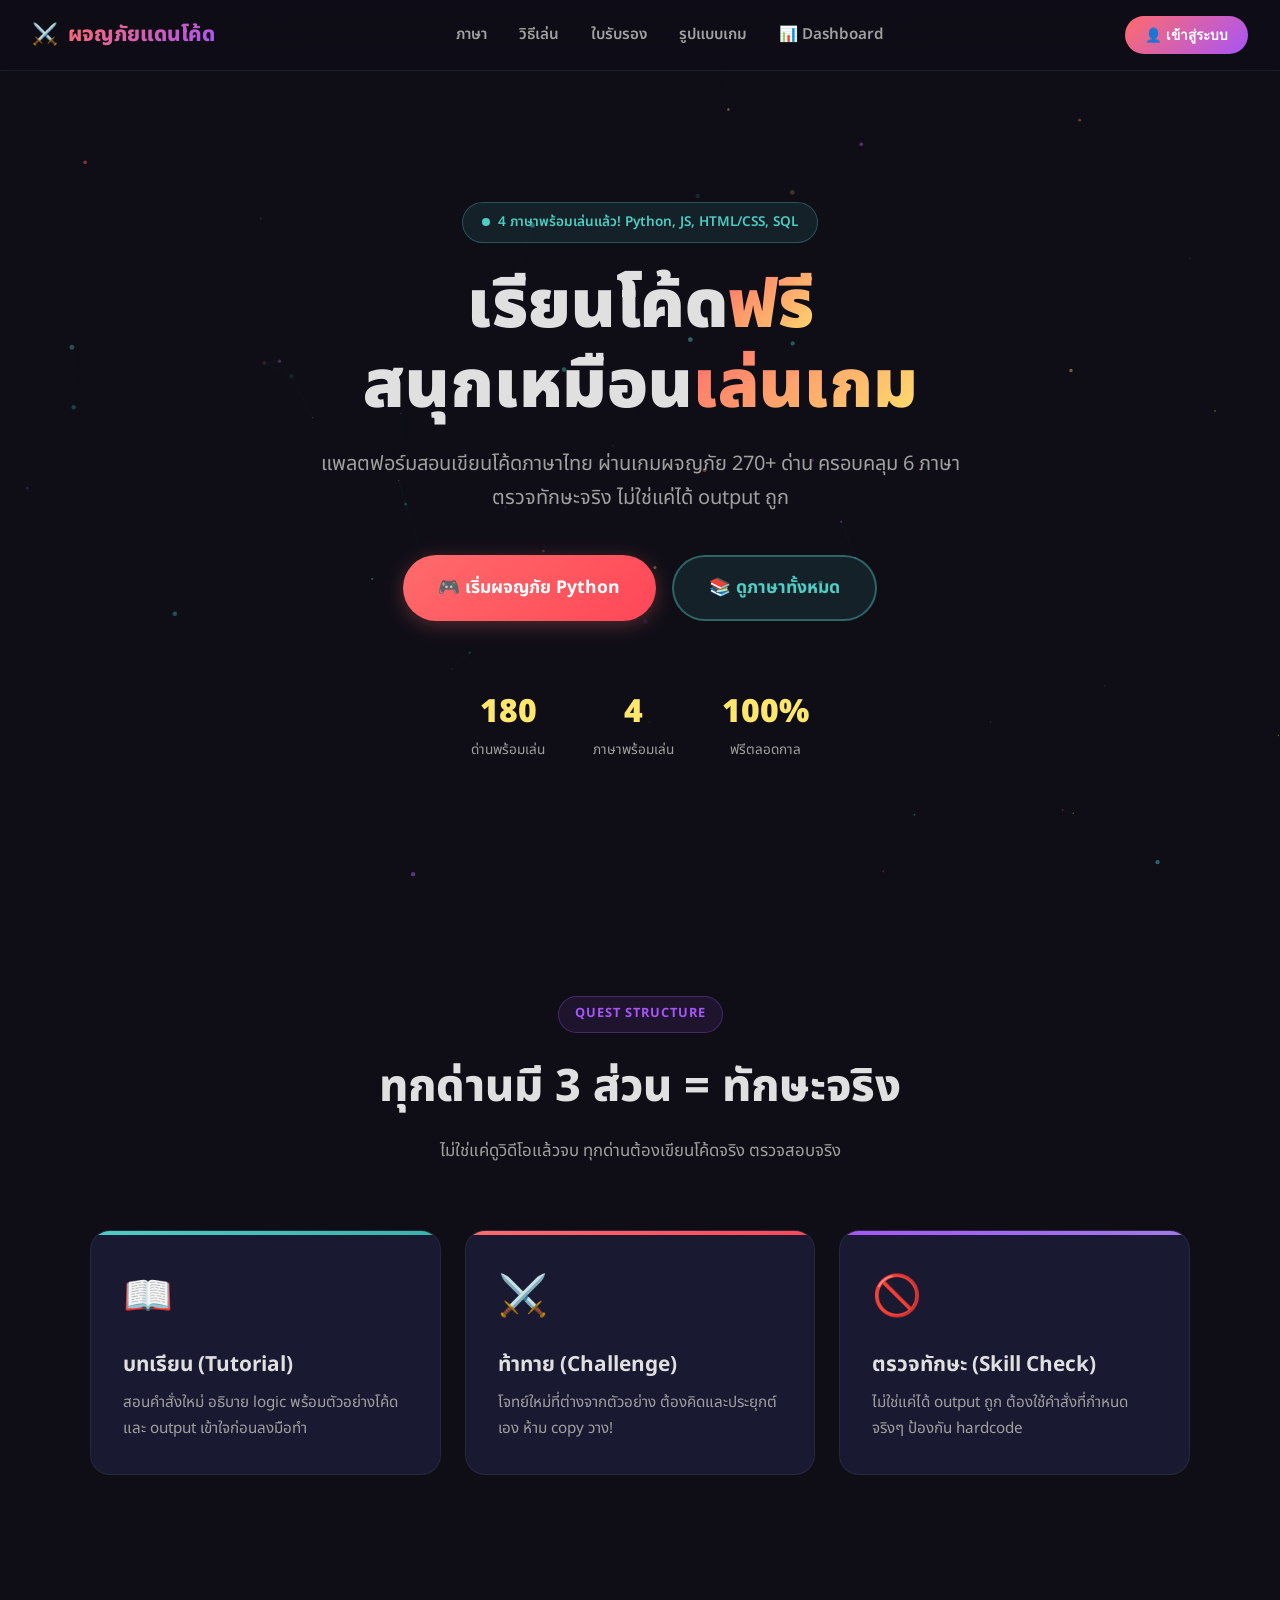
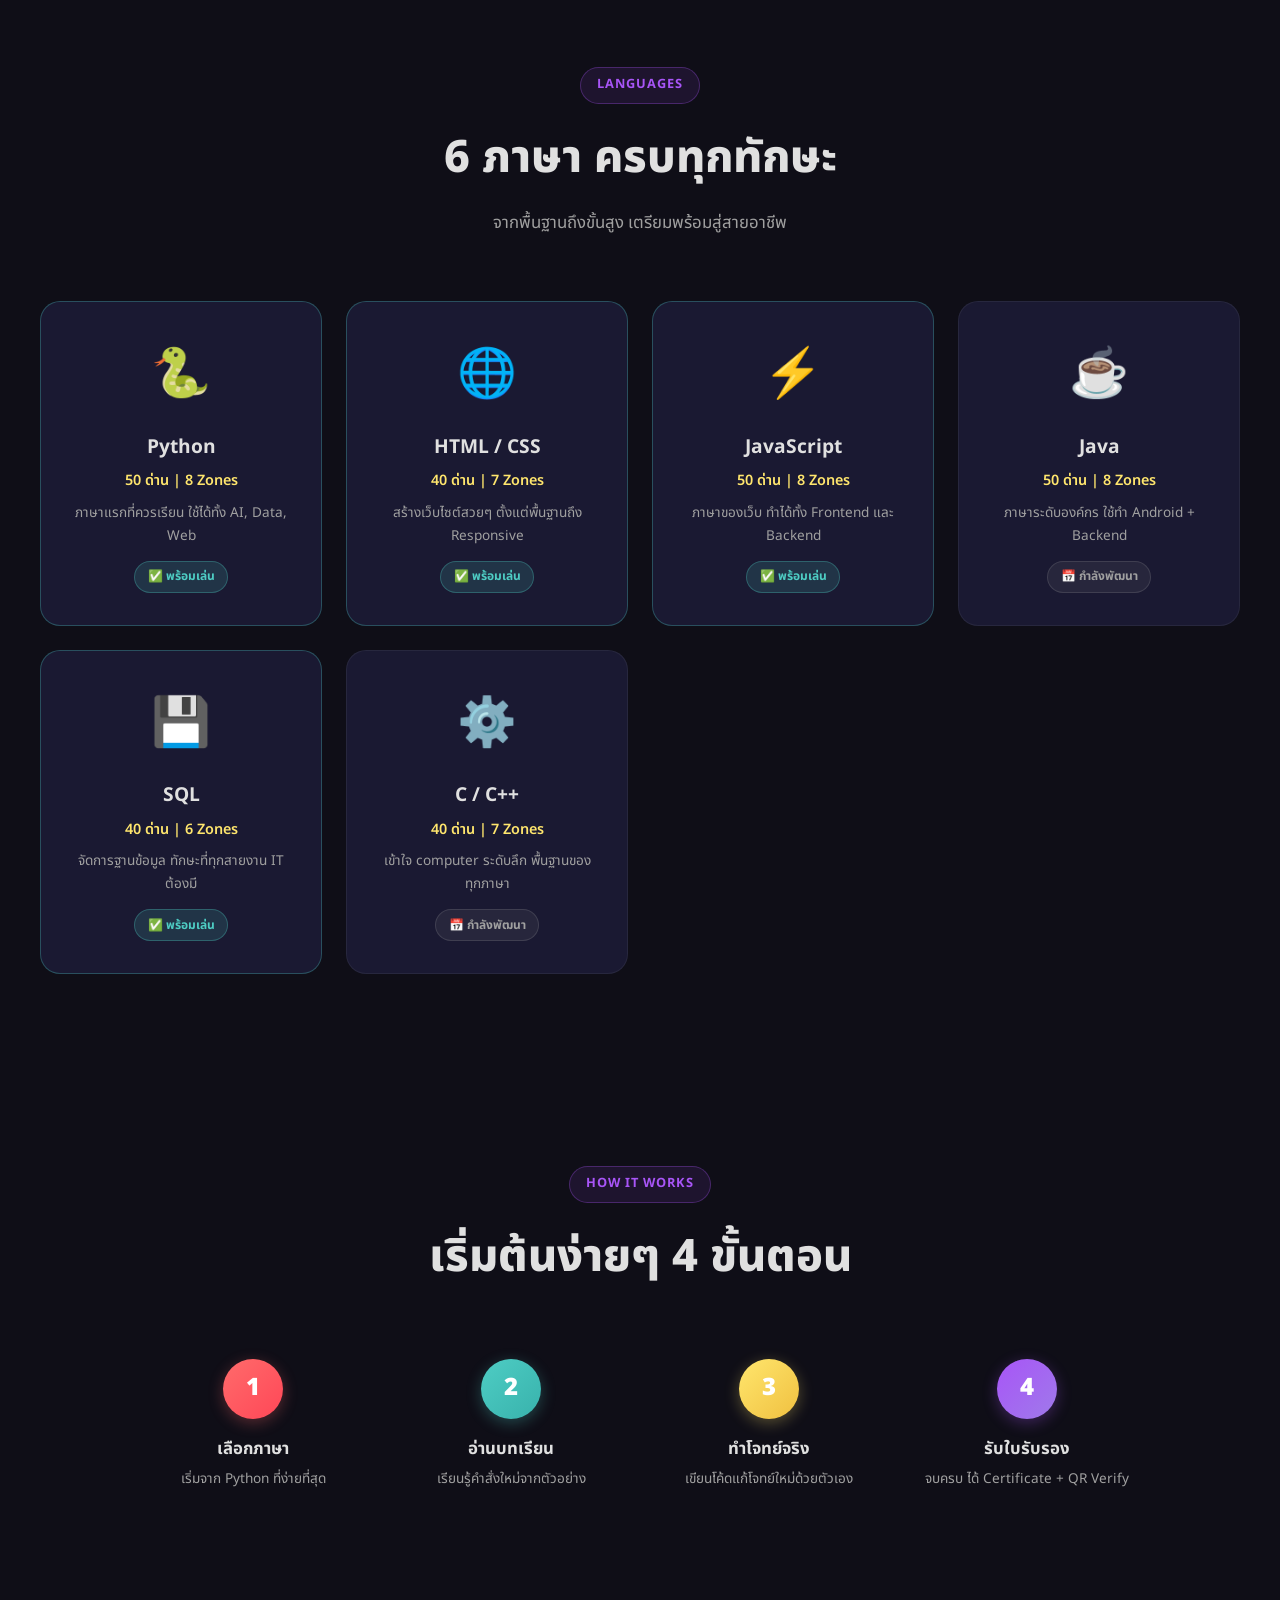
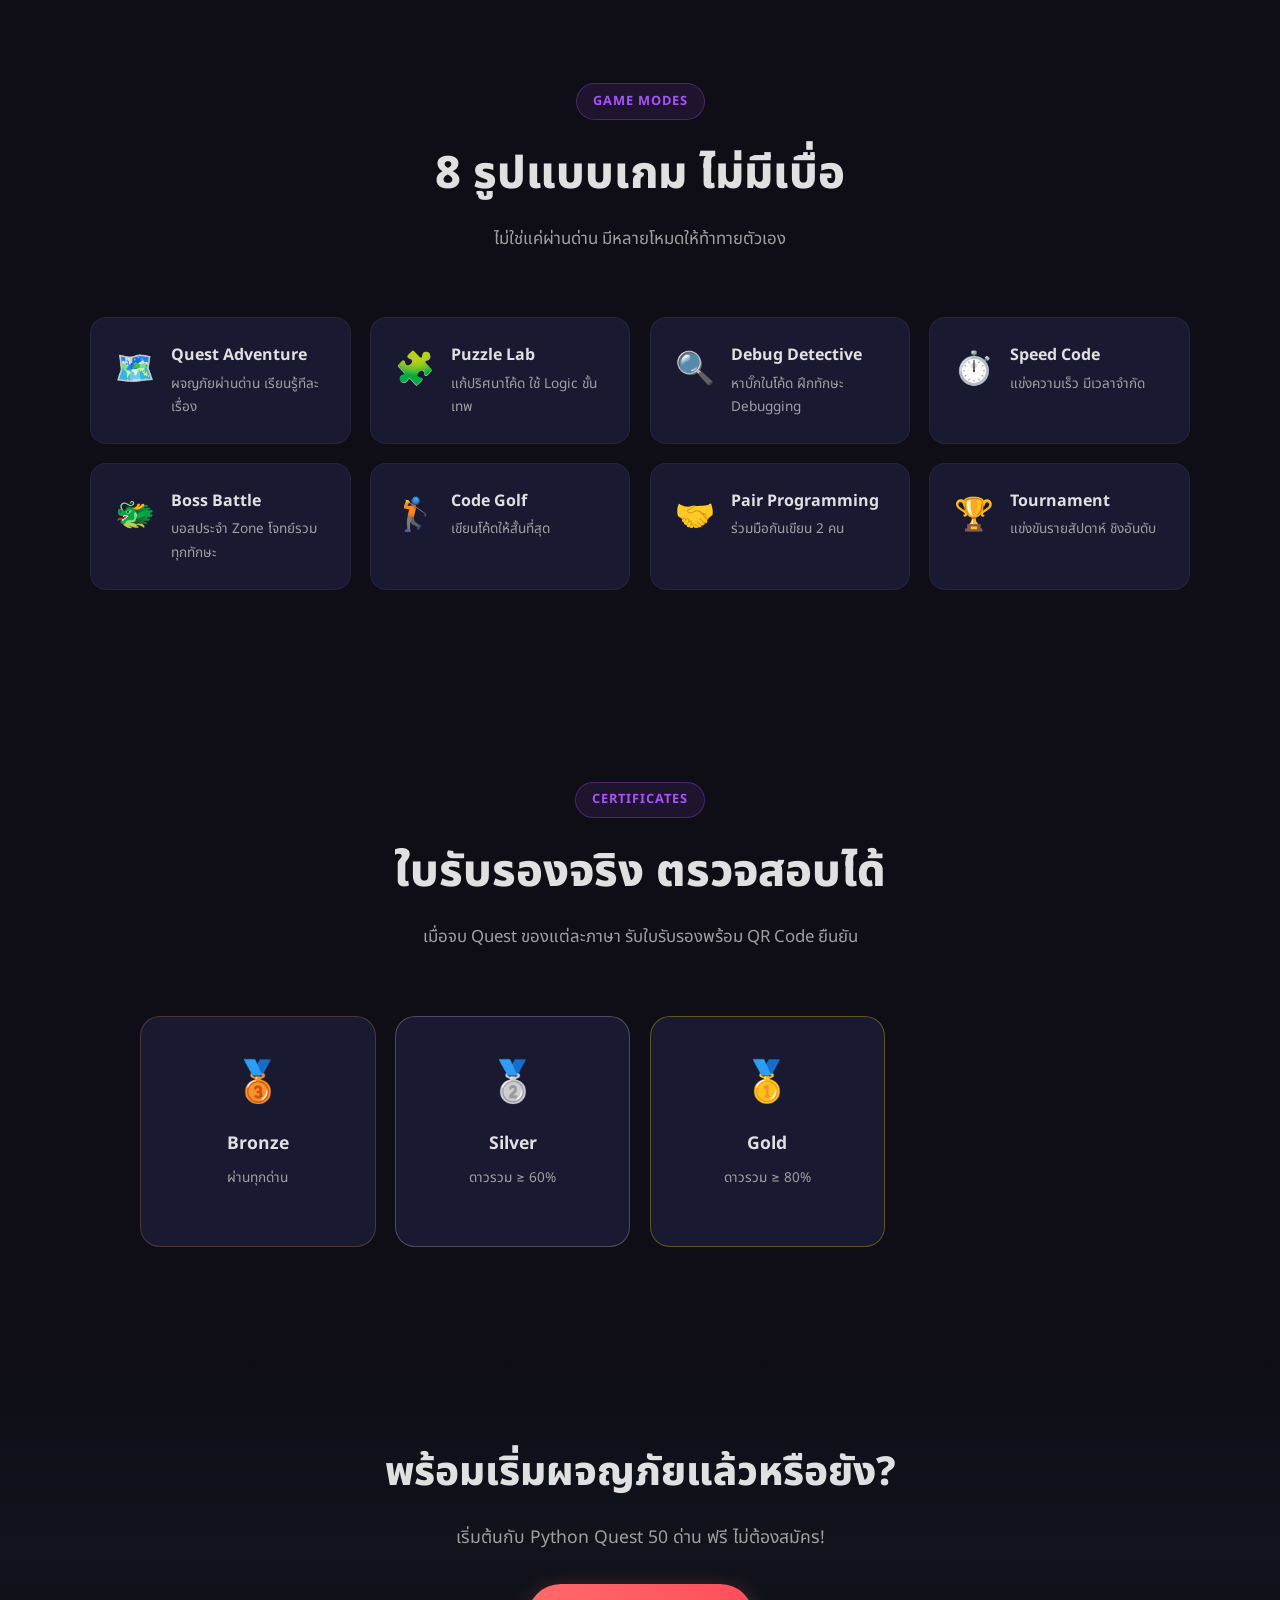
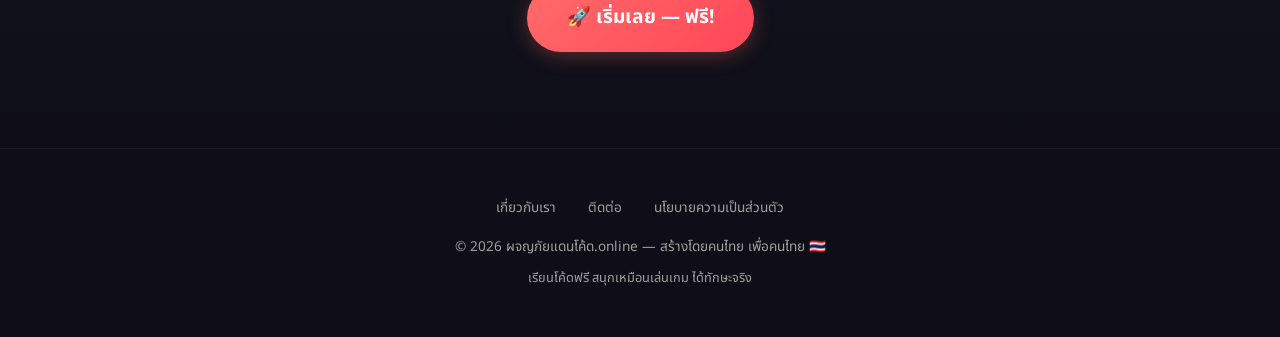
==== index.html @ 5a670598 "Initial commit: CodeQuest 180 ด่าน" ====
<!DOCTYPE html>
<html lang="th">
<head>
<meta charset="UTF-8">
<meta name="viewport" content="width=device-width, initial-scale=1.0">
<title>ผจญภัยแดนโค้ด — เรียนโค้ดฟรี สนุกเหมือนเล่นเกม</title>
<meta name="description" content="แพลตฟอร์มสอนเขียนโค้ดฟรีภาษาไทย ผ่านเกมผจญภัย 270+ ด่าน ครอบคลุม 6 ภาษา ได้ทักษะจริง พร้อมใบรับรอง">
<meta property="og:title" content="ผจญภัยแดนโค้ด — เรียนโค้ดฟรี สนุกเหมือนเล่นเกม">
<meta property="og:description" content="แพลตฟอร์มสอนเขียนโค้ดฟรี 6 ภาษา ผ่านเกมผจญภัย 270+ ด่าน">
<meta property="og:type" content="website">
<link rel="preconnect" href="https://fonts.googleapis.com">
<link href="https://fonts.googleapis.com/css2?family=Noto+Sans+Thai:wght@300;400;600;700;800;900&family=Fira+Code:wght@400;600&family=Inter:wght@400;600;700;800&display=swap" rel="stylesheet">
<style>
*, *::before, *::after { margin: 0; padding: 0; box-sizing: border-box; }

:root {
  --bg-dark: #0f0e17;
  --bg-card: #1a1932;
  --bg-card2: #232146;
  --accent: #ff6b6b;
  --accent2: #4ecdc4;
  --accent3: #ffe66d;
  --accent4: #a855f7;
  --text: #e0e0e0;
  --text2: #a0a0a0;
  --glow-red: rgba(255,107,107,0.3);
  --glow-teal: rgba(78,205,196,0.3);
  --glow-yellow: rgba(255,230,109,0.3);
  --glow-purple: rgba(168,85,247,0.3);
}

html { scroll-behavior: smooth; }

body {
  font-family: 'Noto Sans Thai', 'Inter', sans-serif;
  background: var(--bg-dark);
  color: var(--text);
  overflow-x: hidden;
  line-height: 1.7;
}

/* ========== PARTICLES ========== */
#particles-canvas {
  position: fixed; top: 0; left: 0;
  width: 100%; height: 100%;
  z-index: 0; pointer-events: none;
}

/* ========== NAVBAR ========== */
.navbar {
  position: fixed; top: 0; left: 0; right: 0; z-index: 100;
  padding: 1rem 2rem;
  display: flex; align-items: center; justify-content: space-between;
  background: rgba(15,14,23,0.85);
  backdrop-filter: blur(20px);
  border-bottom: 1px solid rgba(78,205,196,0.1);
  transition: all 0.3s;
}
.navbar.scrolled { background: rgba(15,14,23,0.95); box-shadow: 0 4px 30px rgba(0,0,0,0.3); }
.nav-logo {
  display: flex; align-items: center; gap: 0.6rem;
  font-size: 1.3rem; font-weight: 800; color: var(--text); text-decoration: none;
}
.nav-logo .logo-text { background: linear-gradient(135deg, var(--accent), var(--accent4)); -webkit-background-clip: text; -webkit-text-fill-color: transparent; }
.nav-links { display: flex; gap: 2rem; list-style: none; }
.nav-links a { color: var(--text2); text-decoration: none; font-size: 0.95rem; font-weight: 600; transition: color 0.3s; }
.nav-links a:hover { color: var(--accent2); }
.nav-cta {
  padding: 0.6rem 1.5rem;
  background: linear-gradient(135deg, var(--accent), #ff4757);
  color: white; border: none; border-radius: 50px;
  font-family: inherit; font-size: 0.95rem; font-weight: 700;
  cursor: pointer; text-decoration: none;
  transition: transform 0.3s, box-shadow 0.3s;
}
.nav-cta:hover { transform: translateY(-2px); box-shadow: 0 8px 25px var(--glow-red); }

/* ========== HERO ========== */
.hero {
  position: relative; z-index: 1;
  min-height: 100vh;
  display: flex; flex-direction: column; align-items: center; justify-content: center;
  text-align: center; padding: 8rem 2rem 4rem;
}
.hero-badge {
  display: inline-flex; align-items: center; gap: 0.5rem;
  padding: 0.5rem 1.2rem;
  background: rgba(78,205,196,0.1); border: 1px solid rgba(78,205,196,0.3);
  border-radius: 50px; font-size: 0.85rem; font-weight: 600; color: var(--accent2);
  margin-bottom: 1.5rem; animation: fadeInUp 0.8s ease;
}
.hero-badge .dot { width: 8px; height: 8px; border-radius: 50%; background: var(--accent2); animation: pulse 2s infinite; }
.hero h1 {
  font-size: clamp(2.5rem, 6vw, 4.2rem); font-weight: 900; line-height: 1.2;
  margin-bottom: 1.2rem; animation: fadeInUp 0.8s ease 0.1s both;
}
.hero h1 .highlight {
  background: linear-gradient(135deg, var(--accent), var(--accent3), var(--accent2));
  -webkit-background-clip: text; -webkit-text-fill-color: transparent;
  background-size: 200% 200%; animation: gradientShift 4s ease infinite;
}
.hero p {
  font-size: clamp(1rem, 2.5vw, 1.25rem); color: var(--text2);
  max-width: 650px; margin-bottom: 2.5rem; animation: fadeInUp 0.8s ease 0.2s both;
}
.hero-buttons {
  display: flex; gap: 1rem; flex-wrap: wrap; justify-content: center;
  animation: fadeInUp 0.8s ease 0.3s both;
}
.btn-primary {
  display: inline-flex; align-items: center; gap: 0.5rem;
  padding: 1rem 2.2rem;
  background: linear-gradient(135deg, var(--accent), #ff4757);
  color: white; border: none; border-radius: 60px;
  font-family: inherit; font-size: 1.1rem; font-weight: 700;
  cursor: pointer; text-decoration: none; transition: all 0.3s;
  box-shadow: 0 4px 20px var(--glow-red);
}
.btn-primary:hover { transform: translateY(-3px) scale(1.02); box-shadow: 0 8px 35px var(--glow-red); }
.btn-secondary {
  display: inline-flex; align-items: center; gap: 0.5rem;
  padding: 1rem 2.2rem;
  background: rgba(78,205,196,0.1); border: 2px solid rgba(78,205,196,0.4);
  color: var(--accent2); border-radius: 60px;
  font-family: inherit; font-size: 1.1rem; font-weight: 700;
  cursor: pointer; text-decoration: none; transition: all 0.3s;
}
.btn-secondary:hover { background: rgba(78,205,196,0.2); transform: translateY(-3px); box-shadow: 0 8px 25px var(--glow-teal); }
.hero-stats {
  display: flex; gap: 3rem; margin-top: 4rem;
  animation: fadeInUp 0.8s ease 0.5s both;
}
.stat { text-align: center; }
.stat-num { font-size: 2rem; font-weight: 900; color: var(--accent3); }
.stat-label { font-size: 0.85rem; color: var(--text2); }

/* ========== SECTIONS ========== */
section { position: relative; z-index: 1; padding: 6rem 2rem; }
.section-header { text-align: center; margin-bottom: 4rem; }
.section-header .tag {
  display: inline-block; padding: 0.4rem 1rem;
  background: rgba(168,85,247,0.1); border: 1px solid rgba(168,85,247,0.3);
  border-radius: 50px; font-size: 0.8rem; font-weight: 700;
  color: var(--accent4); text-transform: uppercase; letter-spacing: 1px; margin-bottom: 1rem;
}
.section-header h2 { font-size: clamp(1.8rem, 4vw, 2.8rem); font-weight: 800; margin-bottom: 0.8rem; }
.section-header p { color: var(--text2); max-width: 600px; margin: 0 auto; font-size: 1.05rem; }

/* ========== QUEST STRUCTURE ========== */
.quest-structure {
  display: grid; grid-template-columns: repeat(auto-fit, minmax(300px, 1fr));
  gap: 1.5rem; max-width: 1100px; margin: 0 auto;
}
.quest-card {
  background: var(--bg-card); border: 1px solid rgba(255,255,255,0.06);
  border-radius: 20px; padding: 2rem; transition: all 0.4s; position: relative; overflow: hidden;
}
.quest-card::before {
  content: ''; position: absolute; top: 0; left: 0; right: 0; height: 4px;
  border-radius: 20px 20px 0 0;
}
.quest-card:nth-child(1)::before { background: linear-gradient(90deg, var(--accent2), #38b2ac); }
.quest-card:nth-child(2)::before { background: linear-gradient(90deg, var(--accent), #ff4757); }
.quest-card:nth-child(3)::before { background: linear-gradient(90deg, var(--accent4), #9f7aea); }
.quest-card:hover { transform: translateY(-8px); border-color: rgba(255,255,255,0.12); box-shadow: 0 20px 40px rgba(0,0,0,0.3); }
.quest-card .icon { font-size: 2.5rem; margin-bottom: 1rem; }
.quest-card h3 { font-size: 1.3rem; font-weight: 700; margin-bottom: 0.5rem; }
.quest-card p { color: var(--text2); font-size: 0.95rem; }

/* ========== LANGUAGES ========== */
.lang-grid {
  display: grid; grid-template-columns: repeat(auto-fit, minmax(280px, 1fr));
  gap: 1.5rem; max-width: 1200px; margin: 0 auto;
}
.lang-card {
  background: var(--bg-card); border: 1px solid rgba(255,255,255,0.06);
  border-radius: 20px; padding: 2rem; text-align: center;
  transition: all 0.4s; position: relative; cursor: default;
}
.lang-card:hover { transform: translateY(-8px); box-shadow: 0 20px 40px rgba(0,0,0,0.3); }
.lang-card .lang-icon { font-size: 3rem; margin-bottom: 1rem; display: block; }
.lang-card h3 { font-size: 1.2rem; font-weight: 700; margin-bottom: 0.3rem; }
.lang-card .levels { color: var(--accent3); font-weight: 600; font-size: 0.9rem; }
.lang-card .desc { color: var(--text2); font-size: 0.85rem; margin-top: 0.5rem; }
.lang-badge {
  display: inline-block; padding: 0.3rem 0.8rem; border-radius: 50px;
  font-size: 0.75rem; font-weight: 700; margin-top: 0.8rem;
}
.badge-ready { background: rgba(78,205,196,0.15); color: var(--accent2); border: 1px solid rgba(78,205,196,0.3); }
.badge-soon { background: rgba(255,230,109,0.1); color: var(--accent3); border: 1px solid rgba(255,230,109,0.2); }
.badge-later { background: rgba(160,160,160,0.1); color: var(--text2); border: 1px solid rgba(160,160,160,0.2); }
.lang-card.ready { border-color: rgba(78,205,196,0.3); cursor: pointer; }
.lang-card.ready:hover { border-color: var(--accent2); box-shadow: 0 20px 40px var(--glow-teal); }

/* ========== GAME FORMATS ========== */
.formats-grid {
  display: grid; grid-template-columns: repeat(auto-fit, minmax(250px, 1fr));
  gap: 1.2rem; max-width: 1100px; margin: 0 auto;
}
.format-item {
  display: flex; align-items: flex-start; gap: 1rem;
  background: var(--bg-card); border: 1px solid rgba(255,255,255,0.05);
  border-radius: 16px; padding: 1.5rem; transition: all 0.3s;
}
.format-item:hover { border-color: rgba(255,255,255,0.1); background: var(--bg-card2); }
.format-item .fmt-icon { font-size: 2rem; flex-shrink: 0; }
.format-item h4 { font-size: 1rem; font-weight: 700; margin-bottom: 0.2rem; }
.format-item p { color: var(--text2); font-size: 0.85rem; }

/* ========== HOW IT WORKS ========== */
.steps {
  display: flex; gap: 2rem; max-width: 1000px; margin: 0 auto;
  flex-wrap: wrap; justify-content: center;
}
.step { flex: 1; min-width: 200px; max-width: 240px; text-align: center; position: relative; }
.step-num {
  width: 60px; height: 60px;
  display: flex; align-items: center; justify-content: center;
  margin: 0 auto 1rem; border-radius: 50%;
  font-size: 1.5rem; font-weight: 900; color: white;
}
.step:nth-child(1) .step-num { background: linear-gradient(135deg, var(--accent), #ff4757); box-shadow: 0 4px 15px var(--glow-red); }
.step:nth-child(2) .step-num { background: linear-gradient(135deg, var(--accent2), #38b2ac); box-shadow: 0 4px 15px var(--glow-teal); }
.step:nth-child(3) .step-num { background: linear-gradient(135deg, var(--accent3), #f0c040); box-shadow: 0 4px 15px var(--glow-yellow); }
.step:nth-child(4) .step-num { background: linear-gradient(135deg, var(--accent4), #9f7aea); box-shadow: 0 4px 15px var(--glow-purple); }
.step h3 { font-size: 1.05rem; font-weight: 700; margin-bottom: 0.3rem; }
.step p { color: var(--text2); font-size: 0.85rem; }

/* ========== CERTIFICATES ========== */
.cert-tiers {
  display: grid; grid-template-columns: repeat(auto-fit, minmax(220px, 1fr));
  gap: 1.2rem; max-width: 1000px; margin: 0 auto;
}
.cert-tier {
  background: var(--bg-card); border-radius: 20px; padding: 2rem;
  text-align: center; border: 1px solid rgba(255,255,255,0.06); transition: all 0.4s;
}
.cert-tier:hover { transform: translateY(-5px); }
.cert-tier .tier-icon { font-size: 2.5rem; margin-bottom: 0.8rem; display: block; }
.cert-tier h3 { font-size: 1.1rem; font-weight: 700; margin-bottom: 0.5rem; }
.cert-tier p { color: var(--text2); font-size: 0.85rem; }
.cert-tier:nth-child(1) { border-color: rgba(205,127,50,0.3); }
.cert-tier:nth-child(2) { border-color: rgba(192,192,192,0.3); }
.cert-tier:nth-child(3) { border-color: rgba(255,215,0,0.3); }
.cert-tier:nth-child(4) { border-color: rgba(168,85,247,0.3); }

/* ========== CTA ========== */
.cta-section {
  text-align: center; padding: 6rem 2rem; position: relative; z-index: 1;
  background: linear-gradient(180deg, transparent, rgba(78,205,196,0.03), transparent);
}
.cta-section h2 { font-size: clamp(1.8rem, 4vw, 2.5rem); font-weight: 800; margin-bottom: 1rem; }
.cta-section p { color: var(--text2); font-size: 1.1rem; margin-bottom: 2rem; max-width: 500px; margin-left: auto; margin-right: auto; }

/* ========== FOOTER ========== */
.footer {
  position: relative; z-index: 1; padding: 3rem 2rem;
  border-top: 1px solid rgba(255,255,255,0.06); text-align: center;
}
.footer p { color: var(--text2); font-size: 0.85rem; }
.footer a { color: var(--accent2); text-decoration: none; }
.footer-links { display: flex; gap: 2rem; justify-content: center; margin-bottom: 1rem; flex-wrap: wrap; }
.footer-links a { color: var(--text2); font-size: 0.85rem; transition: color 0.3s; }
.footer-links a:hover { color: var(--accent2); }

/* ========== ANIMATIONS ========== */
@keyframes fadeInUp { from { opacity:0; transform:translateY(30px); } to { opacity:1; transform:translateY(0); } }
@keyframes pulse { 0%,100% { opacity:1; transform:scale(1); } 50% { opacity:0.5; transform:scale(1.5); } }
@keyframes gradientShift { 0%,100% { background-position:0% 50%; } 50% { background-position:100% 50%; } }

.reveal { opacity: 0; transform: translateY(40px); transition: all 0.8s cubic-bezier(0.16,1,0.3,1); }
.reveal.active { opacity: 1; transform: translateY(0); }

/* ========== RESPONSIVE ========== */
@media (max-width: 768px) {
  .nav-links { display: none; }
  .navbar { padding: 0.8rem 1rem; }
  .hero { padding: 7rem 1.2rem 3rem; }
  .hero-stats { gap: 1.5rem; }
  .stat-num { font-size: 1.5rem; }
  section { padding: 4rem 1.2rem; }
  .steps { gap: 1.5rem; }
  .step { min-width: 150px; }
}
</style>
</head>
<body>

<canvas id="particles-canvas"></canvas>

<!-- NAVBAR -->
<nav class="navbar" id="navbar">
  <a href="#" class="nav-logo">
    <span>&#x2694;&#xFE0F;</span>
    <span class="logo-text">ผจญภัยแดนโค้ด</span>
  </a>
  <ul class="nav-links">
    <li><a href="#languages">ภาษา</a></li>
    <li><a href="#how-it-works">วิธีเล่น</a></li>
    <li><a href="#certificates">ใบรับรอง</a></li>
    <li><a href="#formats">รูปแบบเกม</a></li>
    <li><a href="dashboard.html">📊 Dashboard</a></li>
  </ul>
  <button id="auth-btn" onclick="CodeQuestAuth.openModal()" style="background:linear-gradient(135deg,#ff6b6b,#a855f7);border:none;color:#fff;padding:8px 20px;border-radius:25px;font-family:'Prompt',sans-serif;font-size:0.85rem;font-weight:600;cursor:pointer;">👤 เข้าสู่ระบบ</button>
  <div id="user-info" style="display:none;align-items:center;gap:8px;color:#fff;font-family:'Prompt',sans-serif;font-size:0.85rem;"><span id="user-name"></span><button id="logout-btn" onclick="CodeQuestAuth.signOut()" style="background:rgba(255,255,255,0.1);border:1px solid rgba(255,255,255,0.2);color:#94a1b2;padding:4px 12px;border-radius:15px;font-family:'Prompt',sans-serif;font-size:0.75rem;cursor:pointer;">ออก</button></div>
</nav>

<!-- HERO -->
<section class="hero">
  <div class="hero-badge">
    <span class="dot"></span>
    4 ภาษาพร้อมเล่นแล้ว! Python, JS, HTML/CSS, SQL
  </div>
  <h1>
    เรียนโค้ด<span class="highlight">ฟรี</span><br>
    สนุกเหมือน<span class="highlight">เล่นเกม</span>
  </h1>
  <p>แพลตฟอร์มสอนเขียนโค้ดภาษาไทย ผ่านเกมผจญภัย 270+ ด่าน ครอบคลุม 6 ภาษา ตรวจทักษะจริง ไม่ใช่แค่ได้ output ถูก</p>
  <div class="hero-buttons">
    <a href="python_quest.html" class="btn-primary">&#x1F3AE; เริ่มผจญภัย Python</a>
    <a href="#languages" class="btn-secondary">&#x1F4DA; ดูภาษาทั้งหมด</a>
  </div>
  <div class="hero-stats">
    <div class="stat"><div class="stat-num">180</div><div class="stat-label">ด่านพร้อมเล่น</div></div>
    <div class="stat"><div class="stat-num">4</div><div class="stat-label">ภาษาพร้อมเล่น</div></div>
    <div class="stat"><div class="stat-num">100%</div><div class="stat-label">ฟรีตลอดกาล</div></div>
  </div>
</section>

<!-- QUEST STRUCTURE -->
<section id="quest-structure">
  <div class="section-header reveal">
    <div class="tag">Quest Structure</div>
    <h2>ทุกด่านมี 3 ส่วน = ทักษะจริง</h2>
    <p>ไม่ใช่แค่ดูวิดีโอแล้วจบ ทุกด่านต้องเขียนโค้ดจริง ตรวจสอบจริง</p>
  </div>
  <div class="quest-structure">
    <div class="quest-card reveal">
      <div class="icon">&#x1F4D6;</div>
      <h3>บทเรียน (Tutorial)</h3>
      <p>สอนคำสั่งใหม่ อธิบาย logic พร้อมตัวอย่างโค้ดและ output เข้าใจก่อนลงมือทำ</p>
    </div>
    <div class="quest-card reveal">
      <div class="icon">&#x2694;&#xFE0F;</div>
      <h3>ท้าทาย (Challenge)</h3>
      <p>โจทย์ใหม่ที่ต่างจากตัวอย่าง ต้องคิดและประยุกต์เอง ห้าม copy วาง!</p>
    </div>
    <div class="quest-card reveal">
      <div class="icon">&#x1F6AB;</div>
      <h3>ตรวจทักษะ (Skill Check)</h3>
      <p>ไม่ใช่แค่ได้ output ถูก ต้องใช้คำสั่งที่กำหนดจริงๆ ป้องกัน hardcode</p>
    </div>
  </div>
</section>

<!-- LANGUAGES -->
<section id="languages">
  <div class="section-header reveal">
    <div class="tag">Languages</div>
    <h2>6 ภาษา ครบทุกทักษะ</h2>
    <p>จากพื้นฐานถึงขั้นสูง เตรียมพร้อมสู่สายอาชีพ</p>
  </div>
  <div class="lang-grid">
    <div class="lang-card ready reveal" onclick="location.href='python_quest.html'">
      <span class="lang-icon">&#x1F40D;</span>
      <h3>Python</h3>
      <div class="levels">50 ด่าน | 8 Zones</div>
      <div class="desc">ภาษาแรกที่ควรเรียน ใช้ได้ทั้ง AI, Data, Web</div>
      <span class="lang-badge badge-ready">&#x2705; พร้อมเล่น</span>
    </div>
    <div class="lang-card ready reveal" onclick="location.href='htmlcss_quest.html'">
      <span class="lang-icon">&#x1F310;</span>
      <h3>HTML / CSS</h3>
      <div class="levels">40 ด่าน | 7 Zones</div>
      <div class="desc">สร้างเว็บไซต์สวยๆ ตั้งแต่พื้นฐานถึง Responsive</div>
      <span class="lang-badge badge-ready">&#x2705; พร้อมเล่น</span>
    </div>
    <div class="lang-card ready reveal" onclick="location.href='js_quest.html'">
      <span class="lang-icon">&#x26A1;</span>
      <h3>JavaScript</h3>
      <div class="levels">50 ด่าน | 8 Zones</div>
      <div class="desc">ภาษาของเว็บ ทำได้ทั้ง Frontend และ Backend</div>
      <span class="lang-badge badge-ready">&#x2705; พร้อมเล่น</span>
    </div>
    <div class="lang-card reveal">
      <span class="lang-icon">&#x2615;</span>
      <h3>Java</h3>
      <div class="levels">50 ด่าน | 8 Zones</div>
      <div class="desc">ภาษาระดับองค์กร ใช้ทำ Android + Backend</div>
      <span class="lang-badge badge-later">&#x1F4C5; กำลังพัฒนา</span>
    </div>
    <div class="lang-card ready reveal" onclick="location.href='sql_quest.html'">
      <span class="lang-icon">&#x1F4BE;</span>
      <h3>SQL</h3>
      <div class="levels">40 ด่าน | 6 Zones</div>
      <div class="desc">จัดการฐานข้อมูล ทักษะที่ทุกสายงาน IT ต้องมี</div>
      <span class="lang-badge badge-ready">&#x2705; พร้อมเล่น</span>
    </div>
    <div class="lang-card reveal">
      <span class="lang-icon">&#x2699;&#xFE0F;</span>
      <h3>C / C++</h3>
      <div class="levels">40 ด่าน | 7 Zones</div>
      <div class="desc">เข้าใจ computer ระดับลึก พื้นฐานของทุกภาษา</div>
      <span class="lang-badge badge-later">&#x1F4C5; กำลังพัฒนา</span>
    </div>
  </div>
</section>

<!-- HOW IT WORKS -->
<section id="how-it-works">
  <div class="section-header reveal">
    <div class="tag">How It Works</div>
    <h2>เริ่มต้นง่ายๆ 4 ขั้นตอน</h2>
  </div>
  <div class="steps">
    <div class="step reveal">
      <div class="step-num">1</div>
      <h3>เลือกภาษา</h3>
      <p>เริ่มจาก Python ที่ง่ายที่สุด</p>
    </div>
    <div class="step reveal">
      <div class="step-num">2</div>
      <h3>อ่านบทเรียน</h3>
      <p>เรียนรู้คำสั่งใหม่จากตัวอย่าง</p>
    </div>
    <div class="step reveal">
      <div class="step-num">3</div>
      <h3>ทำโจทย์จริง</h3>
      <p>เขียนโค้ดแก้โจทย์ใหม่ด้วยตัวเอง</p>
    </div>
    <div class="step reveal">
      <div class="step-num">4</div>
      <h3>รับใบรับรอง</h3>
      <p>จบครบ ได้ Certificate + QR Verify</p>
    </div>
  </div>
</section>

<!-- GAME FORMATS -->
<section id="formats">
  <div class="section-header reveal">
    <div class="tag">Game Modes</div>
    <h2>8 รูปแบบเกม ไม่มีเบื่อ</h2>
    <p>ไม่ใช่แค่ผ่านด่าน มีหลายโหมดให้ท้าทายตัวเอง</p>
  </div>
  <div class="formats-grid">
    <div class="format-item reveal"><div class="fmt-icon">&#x1F5FA;&#xFE0F;</div><div><h4>Quest Adventure</h4><p>ผจญภัยผ่านด่าน เรียนรู้ทีละเรื่อง</p></div></div>
    <div class="format-item reveal"><div class="fmt-icon">&#x1F9E9;</div><div><h4>Puzzle Lab</h4><p>แก้ปริศนาโค้ด ใช้ Logic ขั้นเทพ</p></div></div>
    <div class="format-item reveal"><div class="fmt-icon">&#x1F50D;</div><div><h4>Debug Detective</h4><p>หาบั๊กในโค้ด ฝึกทักษะ Debugging</p></div></div>
    <div class="format-item reveal"><div class="fmt-icon">&#x23F1;&#xFE0F;</div><div><h4>Speed Code</h4><p>แข่งความเร็ว มีเวลาจำกัด</p></div></div>
    <div class="format-item reveal"><div class="fmt-icon">&#x1F432;</div><div><h4>Boss Battle</h4><p>บอสประจำ Zone โจทย์รวมทุกทักษะ</p></div></div>
    <div class="format-item reveal"><div class="fmt-icon">&#x1F3CC;&#xFE0F;</div><div><h4>Code Golf</h4><p>เขียนโค้ดให้สั้นที่สุด</p></div></div>
    <div class="format-item reveal"><div class="fmt-icon">&#x1F91D;</div><div><h4>Pair Programming</h4><p>ร่วมมือกันเขียน 2 คน</p></div></div>
    <div class="format-item reveal"><div class="fmt-icon">&#x1F3C6;</div><div><h4>Tournament</h4><p>แข่งขันรายสัปดาห์ ชิงอันดับ</p></div></div>
  </div>
</section>

<!-- CERTIFICATES -->
<section id="certificates">
  <div class="section-header reveal">
    <div class="tag">Certificates</div>
    <h2>ใบรับรองจริง ตรวจสอบได้</h2>
    <p>เมื่อจบ Quest ของแต่ละภาษา รับใบรับรองพร้อม QR Code ยืนยัน</p>
  </div>
  <div class="cert-tiers">
    <div class="cert-tier reveal"><span class="tier-icon">&#x1F949;</span><h3>Bronze</h3><p>ผ่านทุกด่าน</p></div>
    <div class="cert-tier reveal"><span class="tier-icon">&#x1F948;</span><h3>Silver</h3><p>ดาวรวม &#x2265; 60%</p></div>
    <div class="cert-tier reveal"><span class="tier-icon">&#x1F947;</span><h3>Gold</h3><p>ดาวรวม &#x2265; 80%</p></div>
    <div class="cert-tier reveal"><span class="tier-icon">&#x1F48E;</span><h3>Diamond</h3><p>ดาวรวม &#x2265; 95% + Speed Code</p></div>
  </div>
</section>

<!-- CTA -->
<div class="cta-section">
  <h2 class="reveal">พร้อมเริ่มผจญภัยแล้วหรือยัง?</h2>
  <p class="reveal">เริ่มต้นกับ Python Quest 50 ด่าน ฟรี ไม่ต้องสมัคร!</p>
  <a href="python_quest.html" class="btn-primary reveal" style="font-size:1.2rem; padding:1.1rem 2.5rem;">&#x1F680; เริ่มเลย — ฟรี!</a>
</div>

<!-- FOOTER -->
<footer class="footer">
  <div class="footer-links">
    <a href="#">เกี่ยวกับเรา</a>
    <a href="#">ติดต่อ</a>
    <a href="#">นโยบายความเป็นส่วนตัว</a>
  </div>
  <p>&copy; 2026 ผจญภัยแดนโค้ด.online — สร้างโดยคนไทย เพื่อคนไทย &#x1F1F9;&#x1F1ED;</p>
  <p style="margin-top:0.5rem; font-size:0.8rem;">เรียนโค้ดฟรี สนุกเหมือนเล่นเกม ได้ทักษะจริง</p>
</footer>

<script>
// ========== PARTICLES ==========
const canvas = document.getElementById('particles-canvas');
const ctx = canvas.getContext('2d');
let particles = [];
const PARTICLE_COUNT = 60;

function resizeCanvas() { canvas.width = window.innerWidth; canvas.height = window.innerHeight; }
resizeCanvas();
window.addEventListener('resize', resizeCanvas);

class Particle {
  constructor() { this.reset(); }
  reset() {
    this.x = Math.random() * canvas.width;
    this.y = Math.random() * canvas.height;
    this.size = Math.random() * 2 + 0.5;
    this.speedX = (Math.random() - 0.5) * 0.3;
    this.speedY = (Math.random() - 0.5) * 0.3;
    this.opacity = Math.random() * 0.4 + 0.1;
    const colors = ['255,107,107', '78,205,196', '255,230,109', '168,85,247'];
    this.color = colors[Math.floor(Math.random() * colors.length)];
  }
  update() {
    this.x += this.speedX; this.y += this.speedY;
    if (this.x < 0 || this.x > canvas.width || this.y < 0 || this.y > canvas.height) this.reset();
  }
  draw() {
    ctx.beginPath(); ctx.arc(this.x, this.y, this.size, 0, Math.PI * 2);
    ctx.fillStyle = `rgba(${this.color}, ${this.opacity})`; ctx.fill();
  }
}

for (let i = 0; i < PARTICLE_COUNT; i++) particles.push(new Particle());

function animateParticles() {
  ctx.clearRect(0, 0, canvas.width, canvas.height);
  particles.forEach(p => { p.update(); p.draw(); });
  for (let i = 0; i < particles.length; i++) {
    for (let j = i + 1; j < particles.length; j++) {
      const dx = particles[i].x - particles[j].x;
      const dy = particles[i].y - particles[j].y;
      const dist = Math.sqrt(dx * dx + dy * dy);
      if (dist < 120) {
        ctx.beginPath();
        ctx.moveTo(particles[i].x, particles[i].y);
        ctx.lineTo(particles[j].x, particles[j].y);
        ctx.strokeStyle = `rgba(78,205,196, ${0.08 * (1 - dist / 120)})`;
        ctx.lineWidth = 0.5; ctx.stroke();
      }
    }
  }
  requestAnimationFrame(animateParticles);
}
animateParticles();

// ========== NAVBAR SCROLL ==========
window.addEventListener('scroll', () => {
  document.getElementById('navbar').classList.toggle('scrolled', window.scrollY > 50);
});

// ========== REVEAL ON SCROLL ==========
const observer = new IntersectionObserver((entries) => {
  entries.forEach((entry, i) => {
    if (entry.isIntersecting) {
      setTimeout(() => entry.target.classList.add('active'), i * 80);
      observer.unobserve(entry.target);
    }
  });
}, { threshold: 0.15, rootMargin: '0px 0px -40px 0px' });
document.querySelectorAll('.reveal').forEach(el => observer.observe(el));
</script>
<script src="auth.js"></script>
</body>
</html>
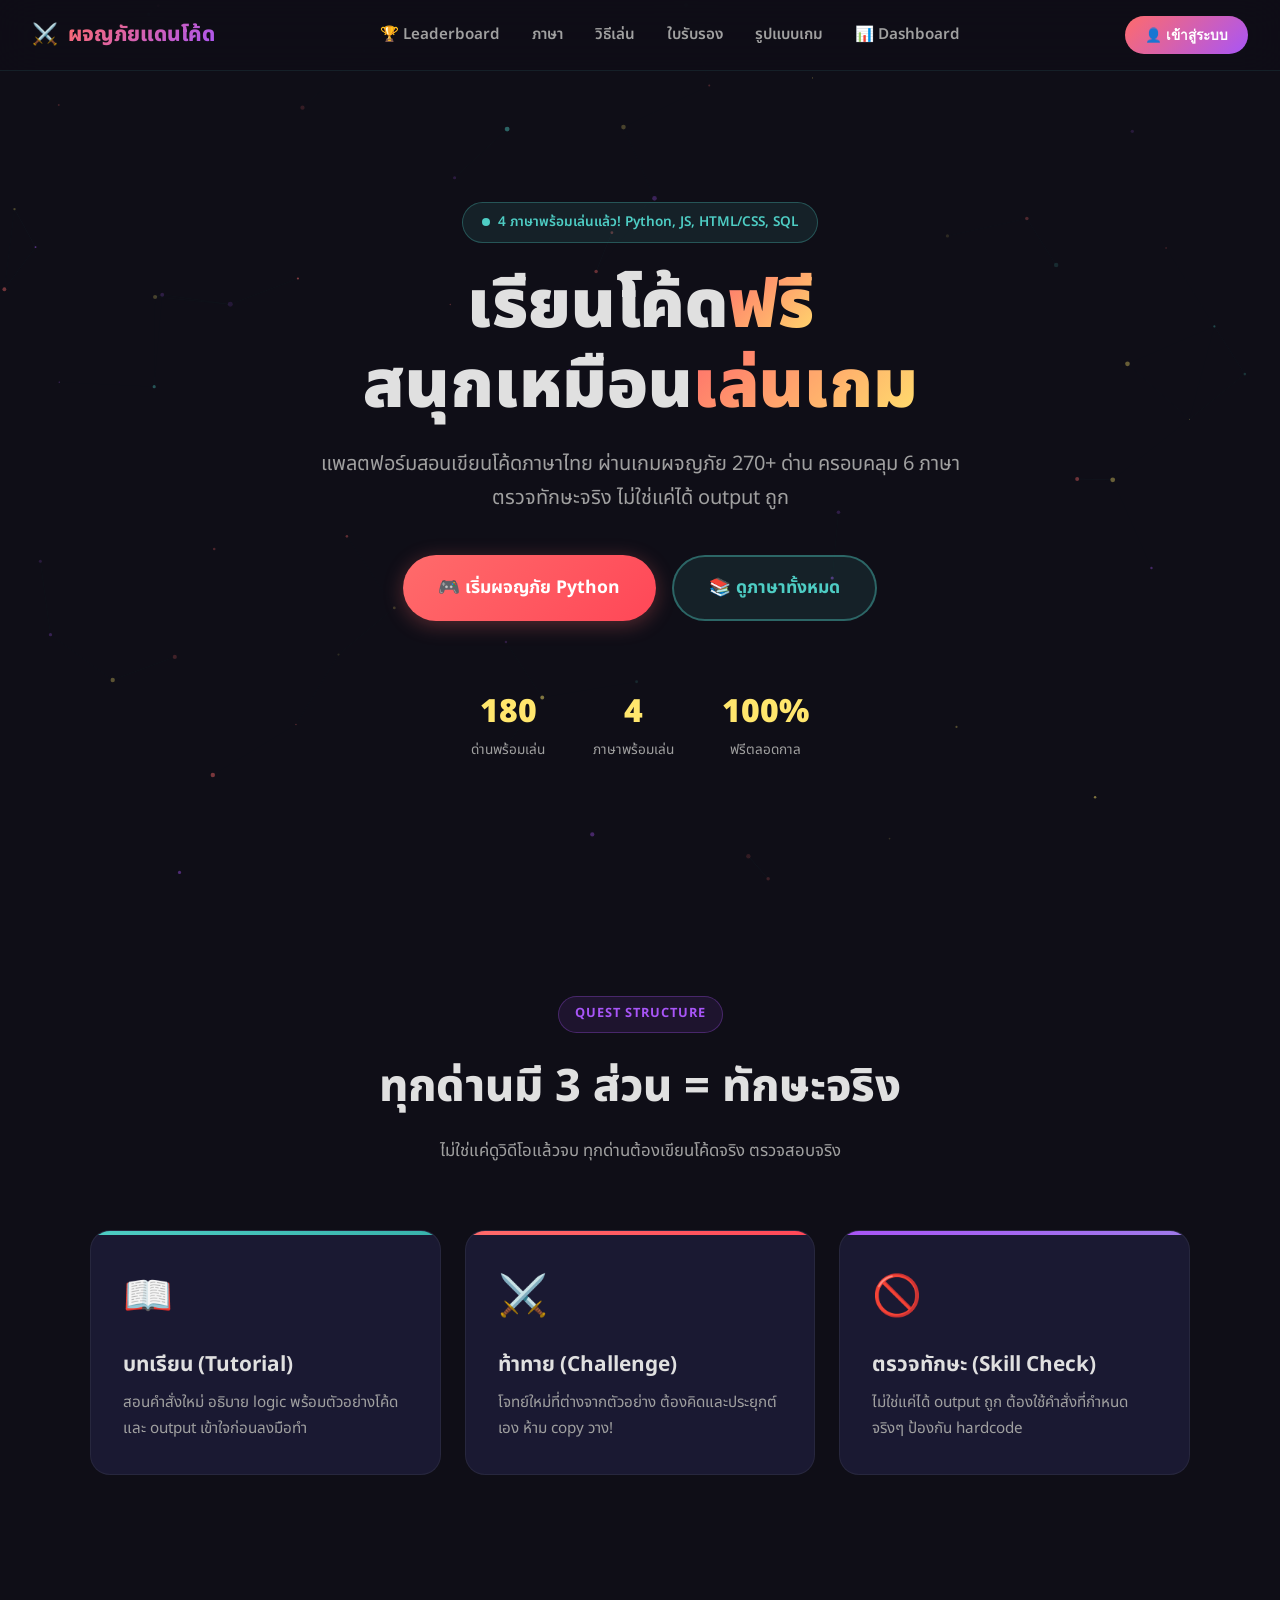
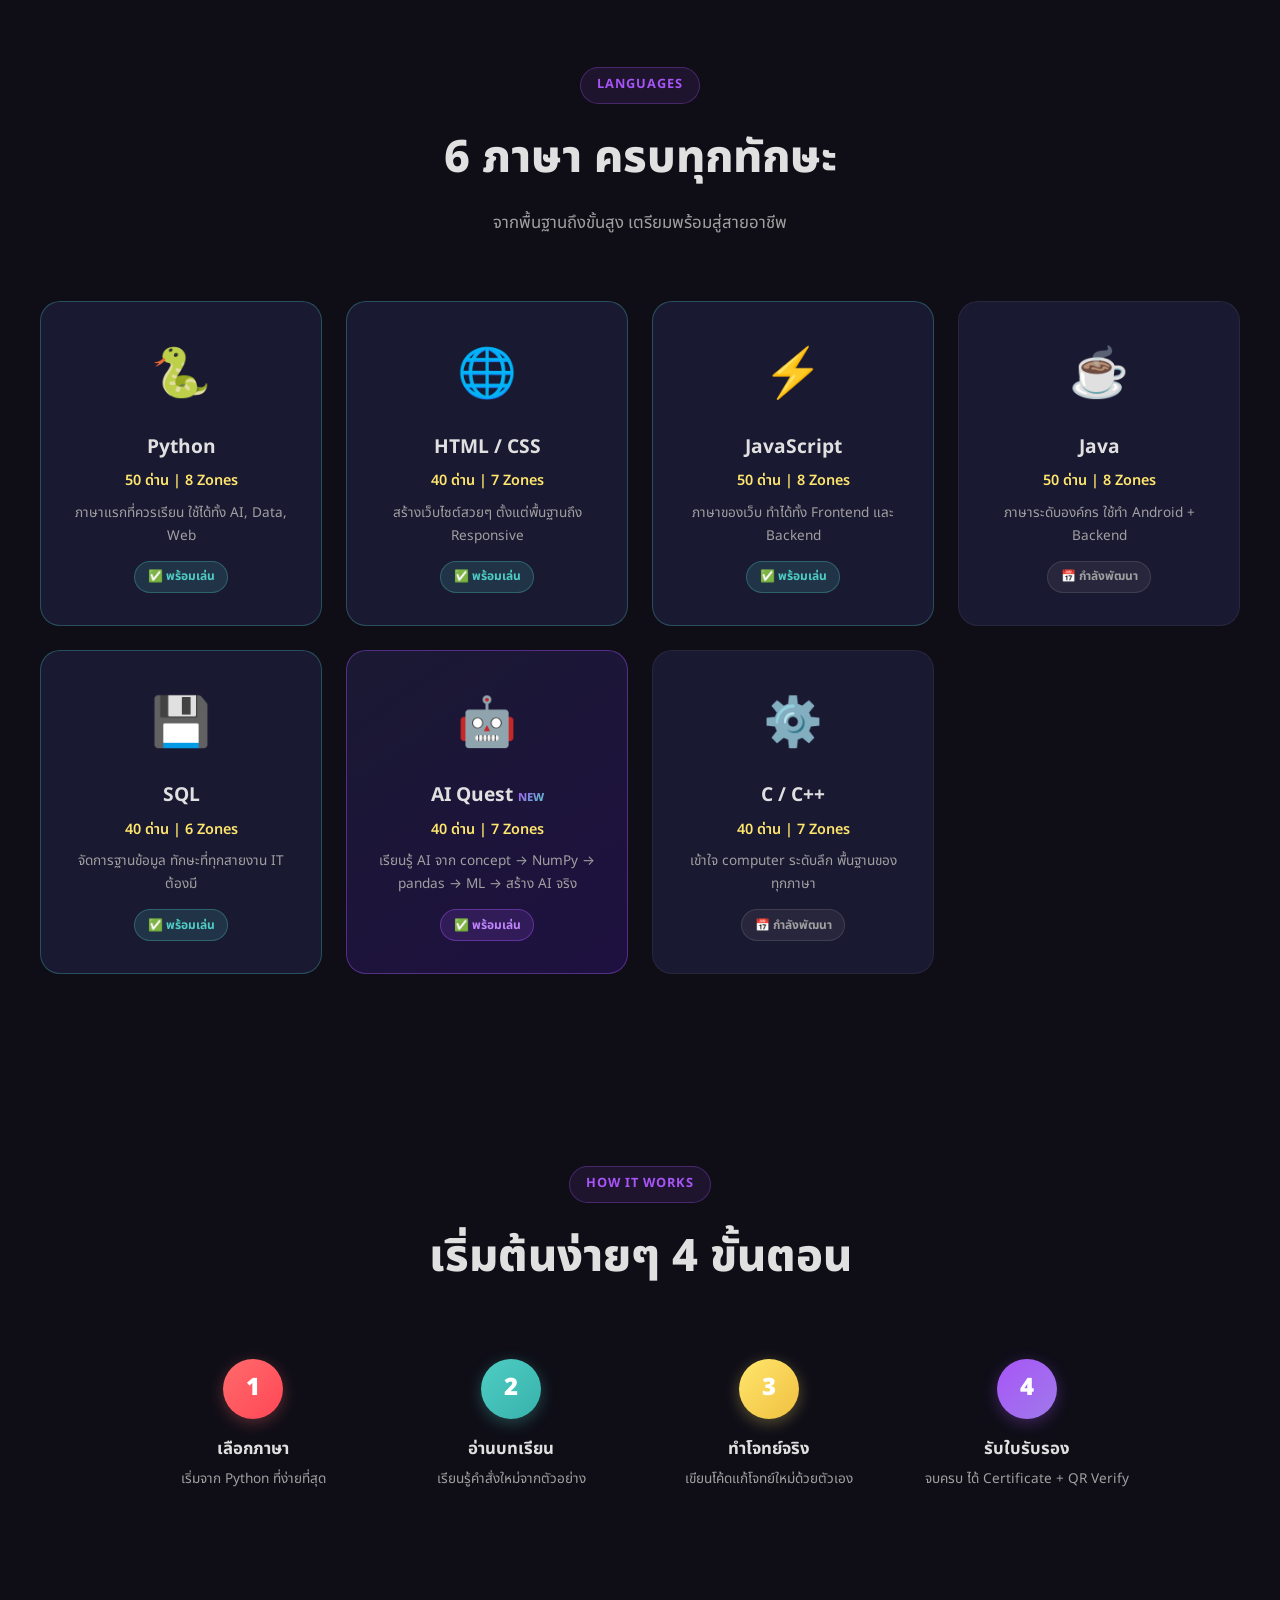
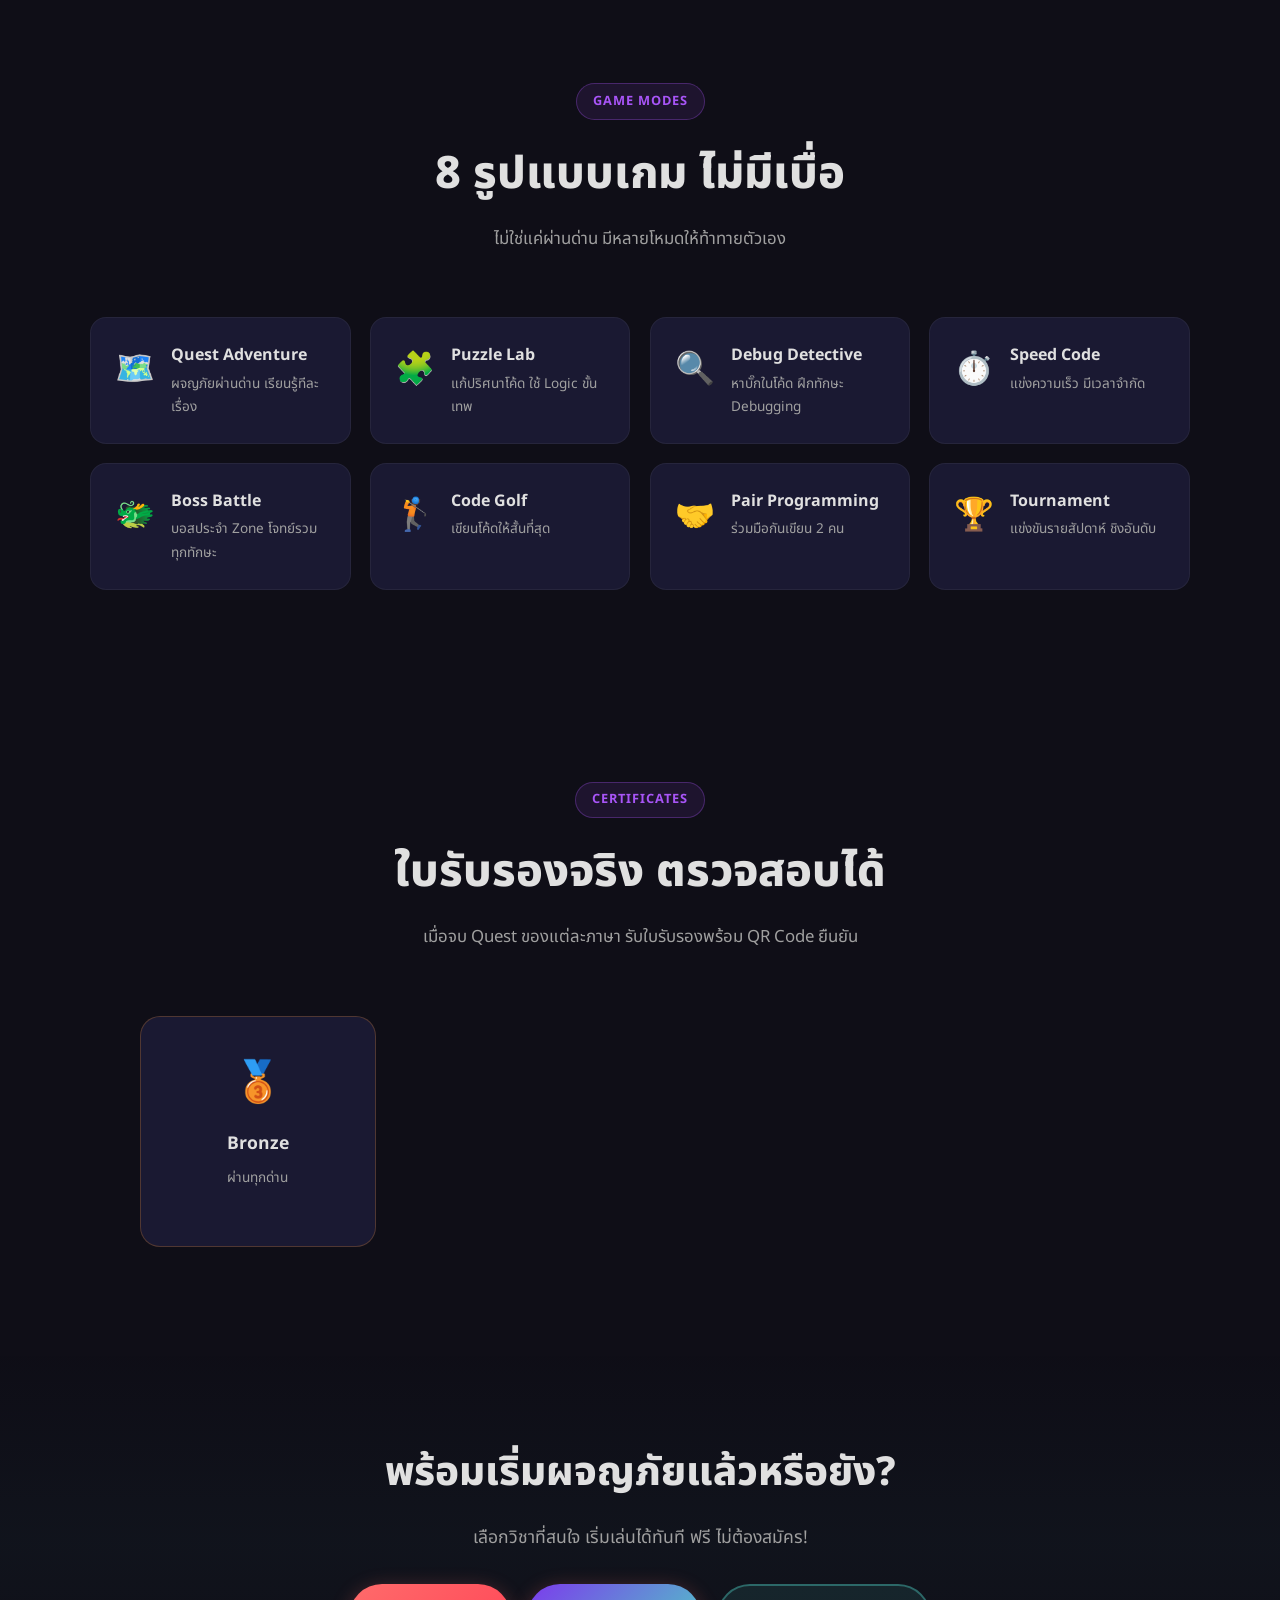
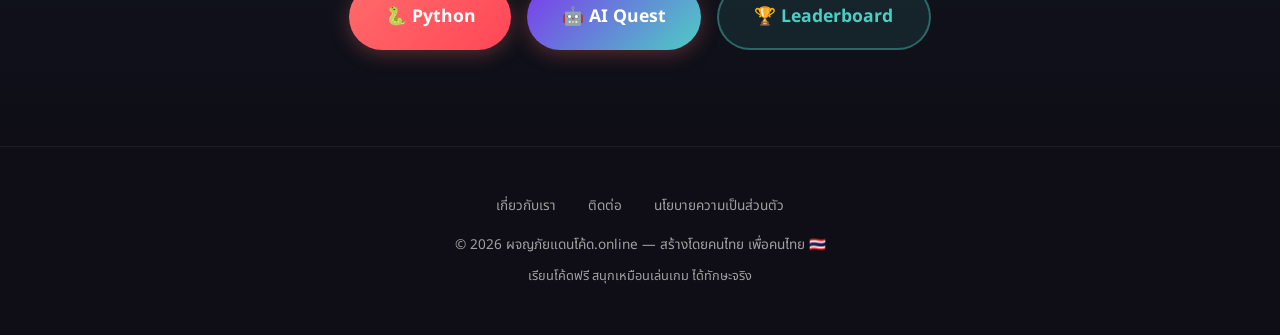
==== commit d33128ac: "Add full CodeQuest platform: auth, progress, leaderboard, AI Quest, credit system - schema_mysql.sql" ====
--- a/index.html
+++ b/index.html
@@ -295,6 +295,7 @@
     <span class="logo-text">ผจญภัยแดนโค้ด</span>
   </a>
   <ul class="nav-links">
+    <li><a href="leaderboard.html">🏆 Leaderboard</a></li>
     <li><a href="#languages">ภาษา</a></li>
     <li><a href="#how-it-works">วิธีเล่น</a></li>
     <li><a href="#certificates">ใบรับรอง</a></li>
@@ -396,6 +397,13 @@
       <div class="desc">จัดการฐานข้อมูล ทักษะที่ทุกสายงาน IT ต้องมี</div>
       <span class="lang-badge badge-ready">&#x2705; พร้อมเล่น</span>
     </div>
+    <div class="lang-card ready reveal" onclick="location.href='ai_quest.html'" style="border-color:rgba(168,85,247,0.4); background: linear-gradient(145deg, #1a1932, #1e1040);">
+      <span class="lang-icon">🤖</span>
+      <h3>AI Quest <span style="font-size:.7rem;background:linear-gradient(135deg,#a855f7,#4ecdc4);-webkit-background-clip:text;-webkit-text-fill-color:transparent;font-weight:800;">NEW</span></h3>
+      <div class="levels">40 ด่าน | 7 Zones</div>
+      <div class="desc">เรียนรู้ AI จาก concept → NumPy → pandas → ML → สร้าง AI จริง</div>
+      <span class="lang-badge" style="background:rgba(168,85,247,.15);color:#c084fc;border:1px solid rgba(168,85,247,.4);">✅ พร้อมเล่น</span>
+    </div>
     <div class="lang-card reveal">
       <span class="lang-icon">&#x2699;&#xFE0F;</span>
       <h3>C / C++</h3>
@@ -473,8 +481,12 @@
 <!-- CTA -->
 <div class="cta-section">
   <h2 class="reveal">พร้อมเริ่มผจญภัยแล้วหรือยัง?</h2>
-  <p class="reveal">เริ่มต้นกับ Python Quest 50 ด่าน ฟรี ไม่ต้องสมัคร!</p>
-  <a href="python_quest.html" class="btn-primary reveal" style="font-size:1.2rem; padding:1.1rem 2.5rem;">&#x1F680; เริ่มเลย — ฟรี!</a>
+  <p class="reveal">เลือกวิชาที่สนใจ เริ่มเล่นได้ทันที ฟรี ไม่ต้องสมัคร!</p>
+  <div style="display:flex;gap:1rem;flex-wrap:wrap;justify-content:center;" class="reveal">
+    <a href="python_quest.html" class="btn-primary" style="font-size:1.1rem;">🐍 Python</a>
+    <a href="ai_quest.html" class="btn-primary" style="font-size:1.1rem;background:linear-gradient(135deg,#7c3aed,#4ecdc4);">🤖 AI Quest</a>
+    <a href="leaderboard.html" class="btn-secondary" style="font-size:1.1rem;">🏆 Leaderboard</a>
+  </div>
 </div>
 
 <!-- FOOTER -->
